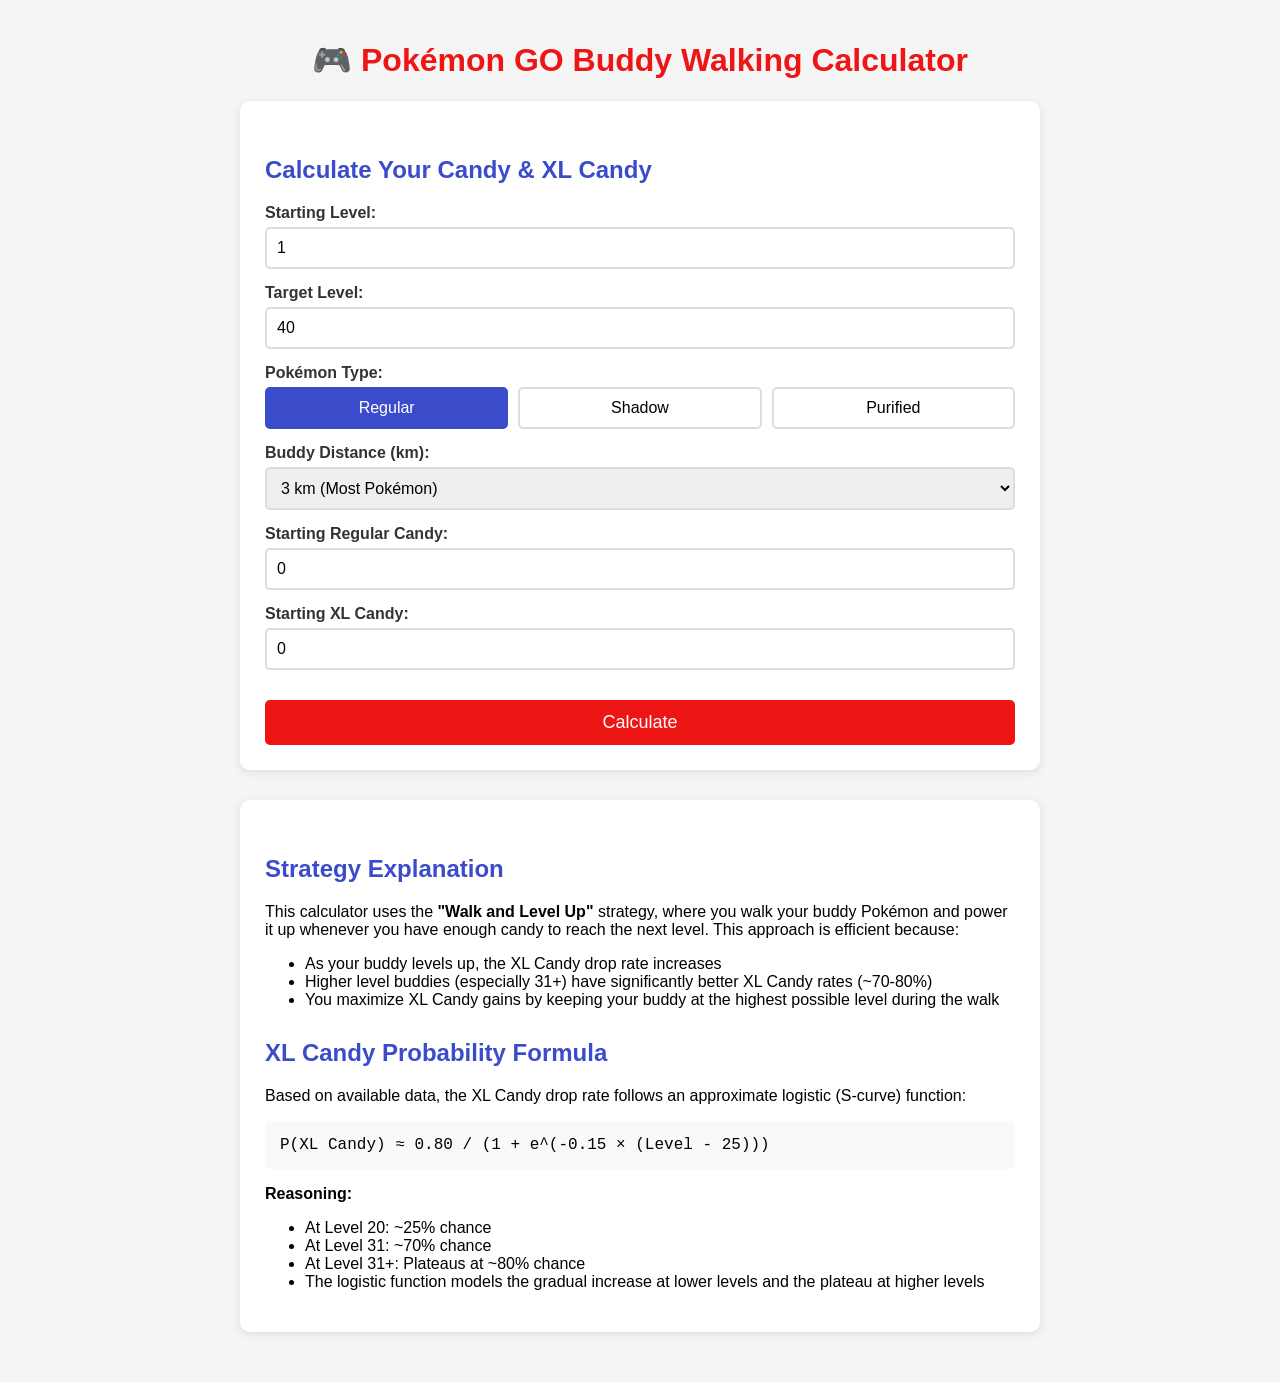
==== pogo_buddy_walk_candy_calc.html @ 896275c5 "Pogo buddy walk calculator" ====
<!DOCTYPE html>
<html lang="en">
<head>
    <meta charset="UTF-8">
    <meta name="viewport" content="width=device-width, initial-scale=1.0">
    <title>Pokémon GO Buddy Walking Calculator</title>
    <style>
        body {
            font-family: Arial, sans-serif;
            max-width: 800px;
            margin: 0 auto;
            padding: 20px;
            background-color: #f5f5f5;
        }
        .calculator {
            background: white;
            padding: 25px;
            border-radius: 10px;
            box-shadow: 0 2px 10px rgba(0,0,0,0.1);
            margin-bottom: 30px;
        }
        h1 {
            color: #ee1515;
            text-align: center;
        }
        h2 {
            color: #3b4cca;
            margin-top: 30px;
        }
        .input-group {
            margin: 15px 0;
        }
        label {
            display: block;
            margin-bottom: 5px;
            font-weight: bold;
            color: #333;
        }
        input, select {
            width: 100%;
            padding: 10px;
            border: 2px solid #ddd;
            border-radius: 5px;
            font-size: 16px;
            box-sizing: border-box;
        }
        .toggle-group {
            display: flex;
            gap: 10px;
            margin-top: 5px;
        }
        .toggle-option {
            flex: 1;
            padding: 10px;
            border: 2px solid #ddd;
            border-radius: 5px;
            text-align: center;
            cursor: pointer;
            transition: all 0.3s;
        }
        .toggle-option.active {
            background-color: #3b4cca;
            color: white;
            border-color: #3b4cca;
        }
        .toggle-option:hover {
            border-color: #3b4cca;
        }
        button {
            background-color: #ee1515;
            color: white;
            padding: 12px 30px;
            border: none;
            border-radius: 5px;
            font-size: 18px;
            cursor: pointer;
            width: 100%;
            margin-top: 15px;
        }
        button:hover {
            background-color: #cc0000;
        }
        .results {
            margin-top: 20px;
            padding: 20px;
            background-color: #f0f8ff;
            border-radius: 5px;
            border-left: 4px solid #3b4cca;
        }
        .result-item {
            margin: 10px 0;
            font-size: 16px;
        }
        .result-value {
            font-weight: bold;
            color: #ee1515;
        }
        .explanation {
            background: white;
            padding: 25px;
            border-radius: 10px;
            box-shadow: 0 2px 10px rgba(0,0,0,0.1);
            margin-bottom: 30px;
        }
        table {
            width: 100%;
            border-collapse: collapse;
            margin-top: 15px;
        }
        th, td {
            padding: 10px;
            text-align: left;
            border-bottom: 1px solid #ddd;
        }
        th {
            background-color: #3b4cca;
            color: white;
        }
        tr:hover {
            background-color: #f5f5f5;
        }
        .formula {
            background-color: #f9f9f9;
            padding: 15px;
            border-radius: 5px;
            font-family: 'Courier New', monospace;
            margin: 10px 0;
        }
    </style>
</head>
<body>
    <h1>🎮 Pokémon GO Buddy Walking Calculator</h1>
    
    <div class="calculator">
        <h2>Calculate Your Candy & XL Candy</h2>
        
        <div class="input-group">
            <label for="startLevel">Starting Level:</label>
            <input type="number" id="startLevel" min="1" max="49" value="1">
        </div>
        
        <div class="input-group">
            <label for="endLevel">Target Level:</label>
            <input type="number" id="endLevel" min="2" max="50" value="40">
        </div>
        
        <div class="input-group">
            <label>Pokémon Type:</label>
            <div class="toggle-group">
                <div class="toggle-option active" onclick="setPokemonType('regular')">Regular</div>
                <div class="toggle-option" onclick="setPokemonType('shadow')">Shadow</div>
                <div class="toggle-option" onclick="setPokemonType('purified')">Purified</div>
            </div>
        </div>
        
        <div class="input-group">
            <label for="buddyDistance">Buddy Distance (km):</label>
            <select id="buddyDistance">
                <option value="1">1 km (Common Pokémon)</option>
                <option value="3" selected>3 km (Most Pokémon)</option>
                <option value="5">5 km (Rare Pokémon)</option>
                <option value="20">20 km (Legendary/Mythical)</option>
            </select>
        </div>
        
        <div class="input-group">
            <label for="startingCandy">Starting Regular Candy:</label>
            <input type="number" id="startingCandy" min="0" value="0">
        </div>
        
        <div class="input-group">
            <label for="startingXL">Starting XL Candy:</label>
            <input type="number" id="startingXL" min="0" value="0">
        </div>
        
        <button onclick="calculate()">Calculate</button>
        
        <div id="results" style="display:none;" class="results">
            <h3>Results:</h3>
            <div class="result-item">Total Distance to Walk: <span class="result-value" id="totalDistance"></span> km</div>
            <div class="result-item">Regular Candy Earned: <span class="result-value" id="candyEarned"></span></div>
            <div class="result-item">XL Candy Earned: <span class="result-value" id="xlEarned"></span></div>
            <div class="result-item">Regular Candy Spent: <span class="result-value" id="candySpent"></span></div>
            <div class="result-item">XL Candy Spent: <span class="result-value" id="xlSpent"></span></div>
            <div class="result-item">Final Regular Candy: <span class="result-value" id="finalCandy"></span></div>
            <div class="result-item">Final XL Candy: <span class="result-value" id="finalXL"></span></div>
        </div>
    </div>
    
    <div class="explanation">
        <h2>Strategy Explanation</h2>
        <p>This calculator uses the <strong>"Walk and Level Up"</strong> strategy, where you walk your buddy Pokémon and power it up whenever you have enough candy to reach the next level. This approach is efficient because:</p>
        <ul>
            <li>As your buddy levels up, the XL Candy drop rate increases</li>
            <li>Higher level buddies (especially 31+) have significantly better XL Candy rates (~70-80%)</li>
            <li>You maximize XL Candy gains by keeping your buddy at the highest possible level during the walk</li>
        </ul>
        
        <h2>XL Candy Probability Formula</h2>
        <p>Based on available data, the XL Candy drop rate follows an approximate logistic (S-curve) function:</p>
        <div class="formula">
P(XL Candy) ≈ 0.80 / (1 + e^(-0.15 × (Level - 25)))
        </div>
        <p><strong>Reasoning:</strong></p>
        <ul>
            <li>At Level 20: ~25% chance</li>
            <li>At Level 31: ~70% chance</li>
            <li>At Level 31+: Plateaus at ~80% chance</li>
            <li>The logistic function models the gradual increase at lower levels and the plateau at higher levels</li>
        </ul>

    </div>

    <script>
        let pokemonType = 'regular';
        
        function setPokemonType(type) {
            pokemonType = type;
            document.querySelectorAll('.toggle-option').forEach(el => el.classList.remove('active'));
            event.target.classList.add('active');
        }
        
        function getXLProbability(level) {
            return 0.80 / (1 + Math.exp(-0.15 * (level - 25)));
        }
        
        function getTotalCandyForLevel(level, type) {
            if (level < 1 || level > 39.5) return 0;
            
            let baseCost;
            if (level < 11) {
                baseCost = 1;
              } else if (level < 21) {
                baseCost = 2;
              } else if (level < 25) {
                baseCost = 3;
              } else if (level < 26) {
                baseCost = 3;
              } else if (level < 31) {
                baseCost = 4;
              } else if (level < 33) {
                baseCost = 6;
              } else if (level < 35) {
                baseCost = 8;
              } else if (level < 37) {
                baseCost = 10;
              } else if (level < 39) {
                baseCost = 12;
              } else if (level < 40) {
                baseCost = 15;
              }
            
            if (type === 'shadow') {
                baseCost = Math.ceil(baseCost * 1.2);
            } else if (type === 'purified') {
                baseCost = Math.ceil(baseCost * 0.9);
            }
            
            return baseCost * 2;
        }
        
        function getTotalXLForLevel(level, type) {
            if (level < 40 || level > 50) return 0;
            
            let baseCost;
            if (level >= 40 && level < 42) {
                baseCost = 10;
              } else if (level >= 42 && level < 44) {
                baseCost = 12;
              } else if (level >= 44 && level < 46) {
                baseCost = 15;
              } else if (level >= 46 && level < 48) {
                baseCost = 17;
              } else if (level >= 48) {
                baseCost = 20;
            }
            
            if (type === 'shadow') {
                baseCost = Math.ceil(baseCost * 1.2);
            }
	    else if (type == 'purified') {
                baseCost = Math.ceil(baseCost * 0.9);
            }
            
            
            return baseCost * 2;
        }
        
        function calculate() {
            const startLevel = parseInt(document.getElementById('startLevel').value);
            const endLevel = parseInt(document.getElementById('endLevel').value);
            const buddyDistance = parseFloat(document.getElementById('buddyDistance').value);
            let regularCandy = parseInt(document.getElementById('startingCandy').value);
            let xlCandy = parseInt(document.getElementById('startingXL').value);
            
            if (startLevel >= endLevel) {
                alert('Target level must be higher than starting level!');
                return;
            }
            
            let totalDistance = 0;
            let totalCandyEarned = 0;
            let totalXLEarned = 0;
            let totalCandySpent = 0;
            let totalXLSpent = 0;
            let currentLevel = startLevel;
            
            while (currentLevel < endLevel) {
                const candyNeeded = getTotalCandyForLevel(currentLevel, pokemonType);
                const xlNeeded = getTotalXLForLevel(currentLevel, pokemonType);

                while (regularCandy < candyNeeded || xlCandy < xlNeeded) {
                    totalDistance += buddyDistance;
                    regularCandy += 1;
                    totalCandyEarned += 1;
                    
                    const xlProb = getXLProbability(currentLevel);
                    if (Math.random() < xlProb) {
                        xlCandy += 1;
                        totalXLEarned += 1;
                    }
		}
                regularCandy -= candyNeeded;
                totalCandySpent += candyNeeded;
		xlCandy -= xlNeeded;
                totalXLSpent += xlNeeded;
                
                currentLevel++;
            }
            
            document.getElementById('totalDistance').textContent = totalDistance.toFixed(1);
            document.getElementById('candyEarned').textContent = totalCandyEarned;
            document.getElementById('xlEarned').textContent = totalXLEarned;
            document.getElementById('candySpent').textContent = totalCandySpent;
            document.getElementById('xlSpent').textContent = totalXLSpent;
            document.getElementById('finalCandy').textContent = regularCandy;
            document.getElementById('finalXL').textContent = xlCandy;
            document.getElementById('results').style.display = 'block';
        }
    </script>
</body>
</html>
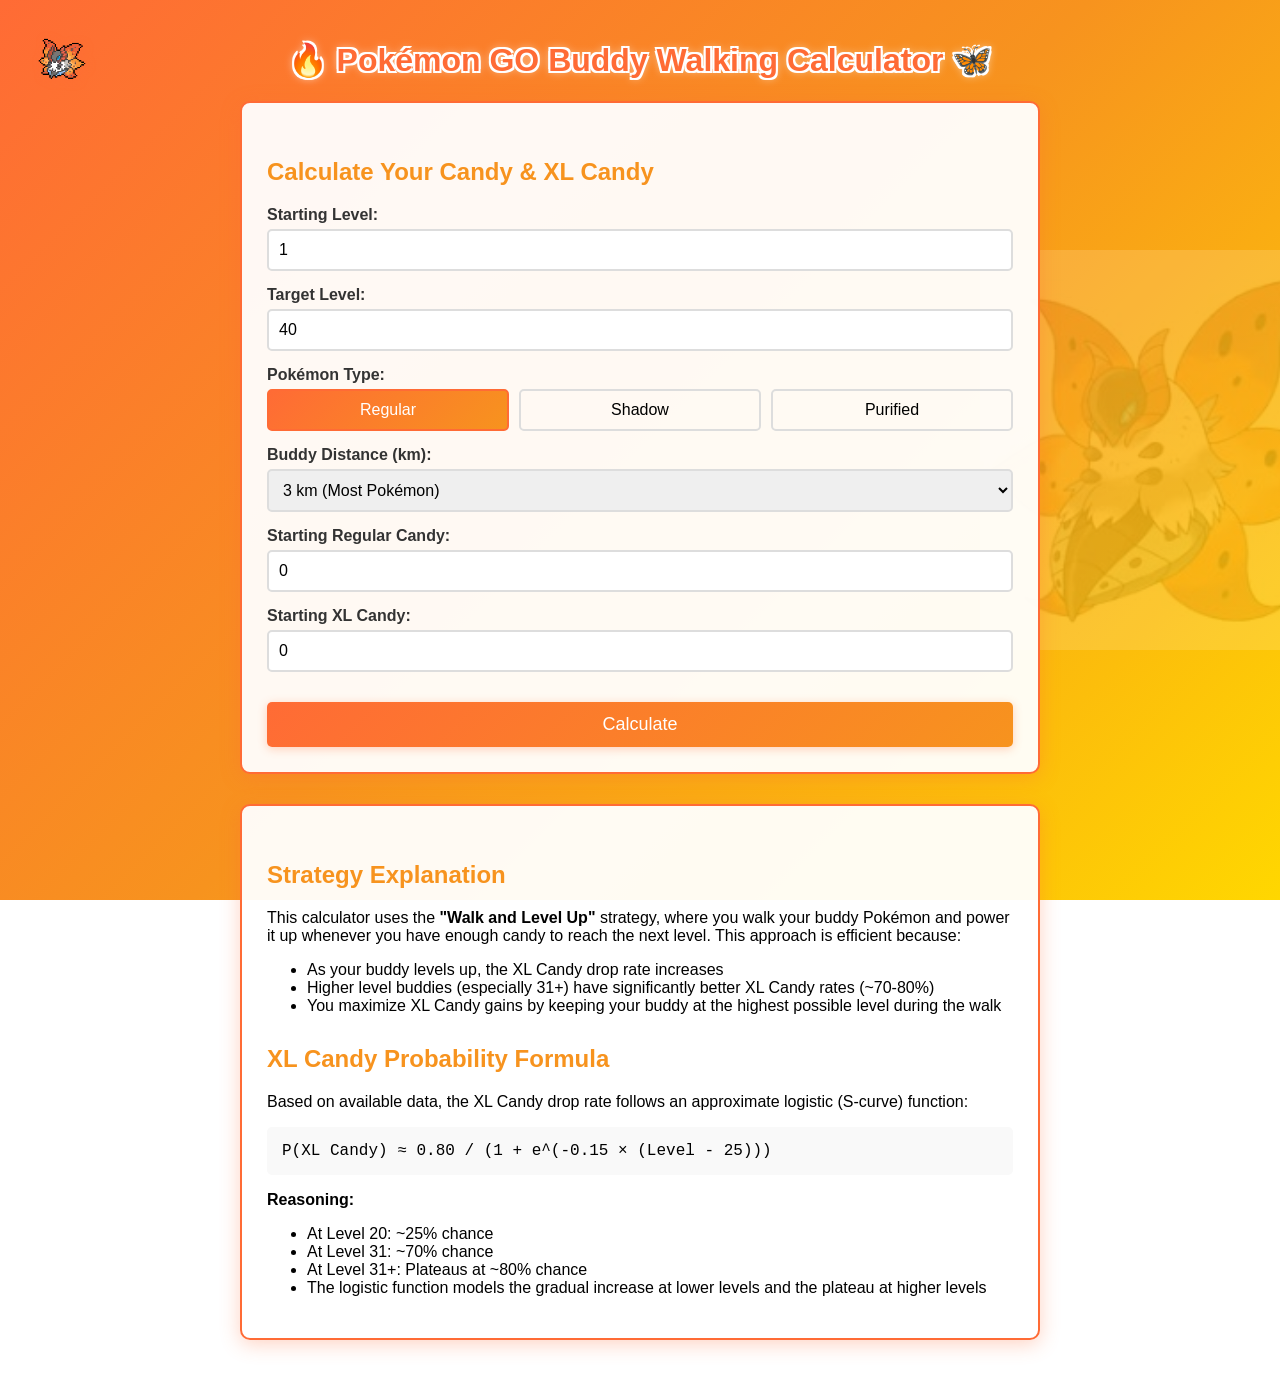
==== commit 982f2a08: "Add Volcarona theme to the calculator" ====
--- a/pogo_buddy_walk_candy_calc.html
+++ b/pogo_buddy_walk_candy_calc.html
@@ -11,21 +11,61 @@
             max-width: 800px;
             margin: 0 auto;
             padding: 20px;
-            background-color: #f5f5f5;
+            background: linear-gradient(135deg, #ff6b35 0%, #f7931e 50%, #ffd700 100%);
+            background-attachment: fixed;
+            position: relative;
+        }
+        body::before {
+            content: '';
+            position: fixed;
+            top: 50%;
+            right: -100px;
+            transform: translateY(-50%);
+            width: 400px;
+            height: 400px;
+            background-image: url('volcarona.jpg');
+            background-size: contain;
+            background-repeat: no-repeat;
+            opacity: 0.15;
+            z-index: 0;
+            pointer-events: none;
+        }
+        body::after {
+            content: '';
+            position: fixed;
+            top: 20px;
+            left: 20px;
+            width: 80px;
+            height: 80px;
+            background-image: url('volcasprite.png');
+            background-size: contain;
+            background-repeat: no-repeat;
+            z-index: 0;
+            pointer-events: none;
+            filter: drop-shadow(2px 2px 4px rgba(255, 107, 53, 0.5));
         }
         .calculator {
-            background: white;
+            background: rgba(255, 255, 255, 0.95);
             padding: 25px;
             border-radius: 10px;
-            box-shadow: 0 2px 10px rgba(0,0,0,0.1);
+            box-shadow: 0 4px 20px rgba(255, 107, 53, 0.3);
             margin-bottom: 30px;
+            position: relative;
+            z-index: 1;
+            border: 2px solid #ff6b35;
         }
         h1 {
-            color: #ee1515;
+            color: #ff6b35;
             text-align: center;
+            text-shadow: 
+                -2px -2px 0 #fff,
+                2px -2px 0 #fff,
+                -2px 2px 0 #fff,
+                2px 2px 0 #fff,
+                0 0 10px rgba(255, 255, 255, 0.8);
         }
         h2 {
-            color: #3b4cca;
+            color: #f7931e;
             margin-top: 30px;
         }
         .input-group {
@@ -60,15 +100,15 @@
             transition: all 0.3s;
         }
         .toggle-option.active {
-            background-color: #3b4cca;
+            background: linear-gradient(135deg, #ff6b35, #f7931e);
             color: white;
-            border-color: #3b4cca;
+            border-color: #ff6b35;
         }
         .toggle-option:hover {
-            border-color: #3b4cca;
+            border-color: #ff6b35;
         }
         button {
-            background-color: #ee1515;
+            background: linear-gradient(135deg, #ff6b35, #f7931e);
             color: white;
             padding: 12px 30px;
             border: none;
@@ -77,16 +117,17 @@
             cursor: pointer;
             width: 100%;
             margin-top: 15px;
+            box-shadow: 0 2px 10px rgba(255, 107, 53, 0.3);
         }
         button:hover {
-            background-color: #cc0000;
+            background: linear-gradient(135deg, #f7931e, #ff6b35);
         }
         .results {
             margin-top: 20px;
             padding: 20px;
-            background-color: #f0f8ff;
-            border-radius: 5px;
-            border-left: 4px solid #3b4cca;
+            background: linear-gradient(135deg, #fff5e6, #ffe4cc);
+            border-radius: 5px;
+            border-left: 4px solid #ff6b35;
         }
         .result-item {
             margin: 10px 0;
@@ -94,14 +135,17 @@
         }
         .result-value {
             font-weight: bold;
-            color: #ee1515;
+            color: #ff6b35;
         }
         .explanation {
-            background: white;
+            background: rgba(255, 255, 255, 0.95);
             padding: 25px;
             border-radius: 10px;
-            box-shadow: 0 2px 10px rgba(0,0,0,0.1);
+            box-shadow: 0 4px 20px rgba(255, 107, 53, 0.3);
             margin-bottom: 30px;
+            position: relative;
+            z-index: 1;
+            border: 2px solid #ff6b35;
         }
         table {
             width: 100%;
@@ -114,7 +158,7 @@
             border-bottom: 1px solid #ddd;
         }
         th {
-            background-color: #3b4cca;
+            background: linear-gradient(135deg, #ff6b35, #f7931e);
             color: white;
         }
         tr:hover {
@@ -130,7 +174,7 @@
     </style>
 </head>
 <body>
-    <h1>🎮 Pokémon GO Buddy Walking Calculator</h1>
+    <h1>🔥 Pokémon GO Buddy Walking Calculator 🦋</h1>
     
     <div class="calculator">
         <h2>Calculate Your Candy & XL Candy</h2>
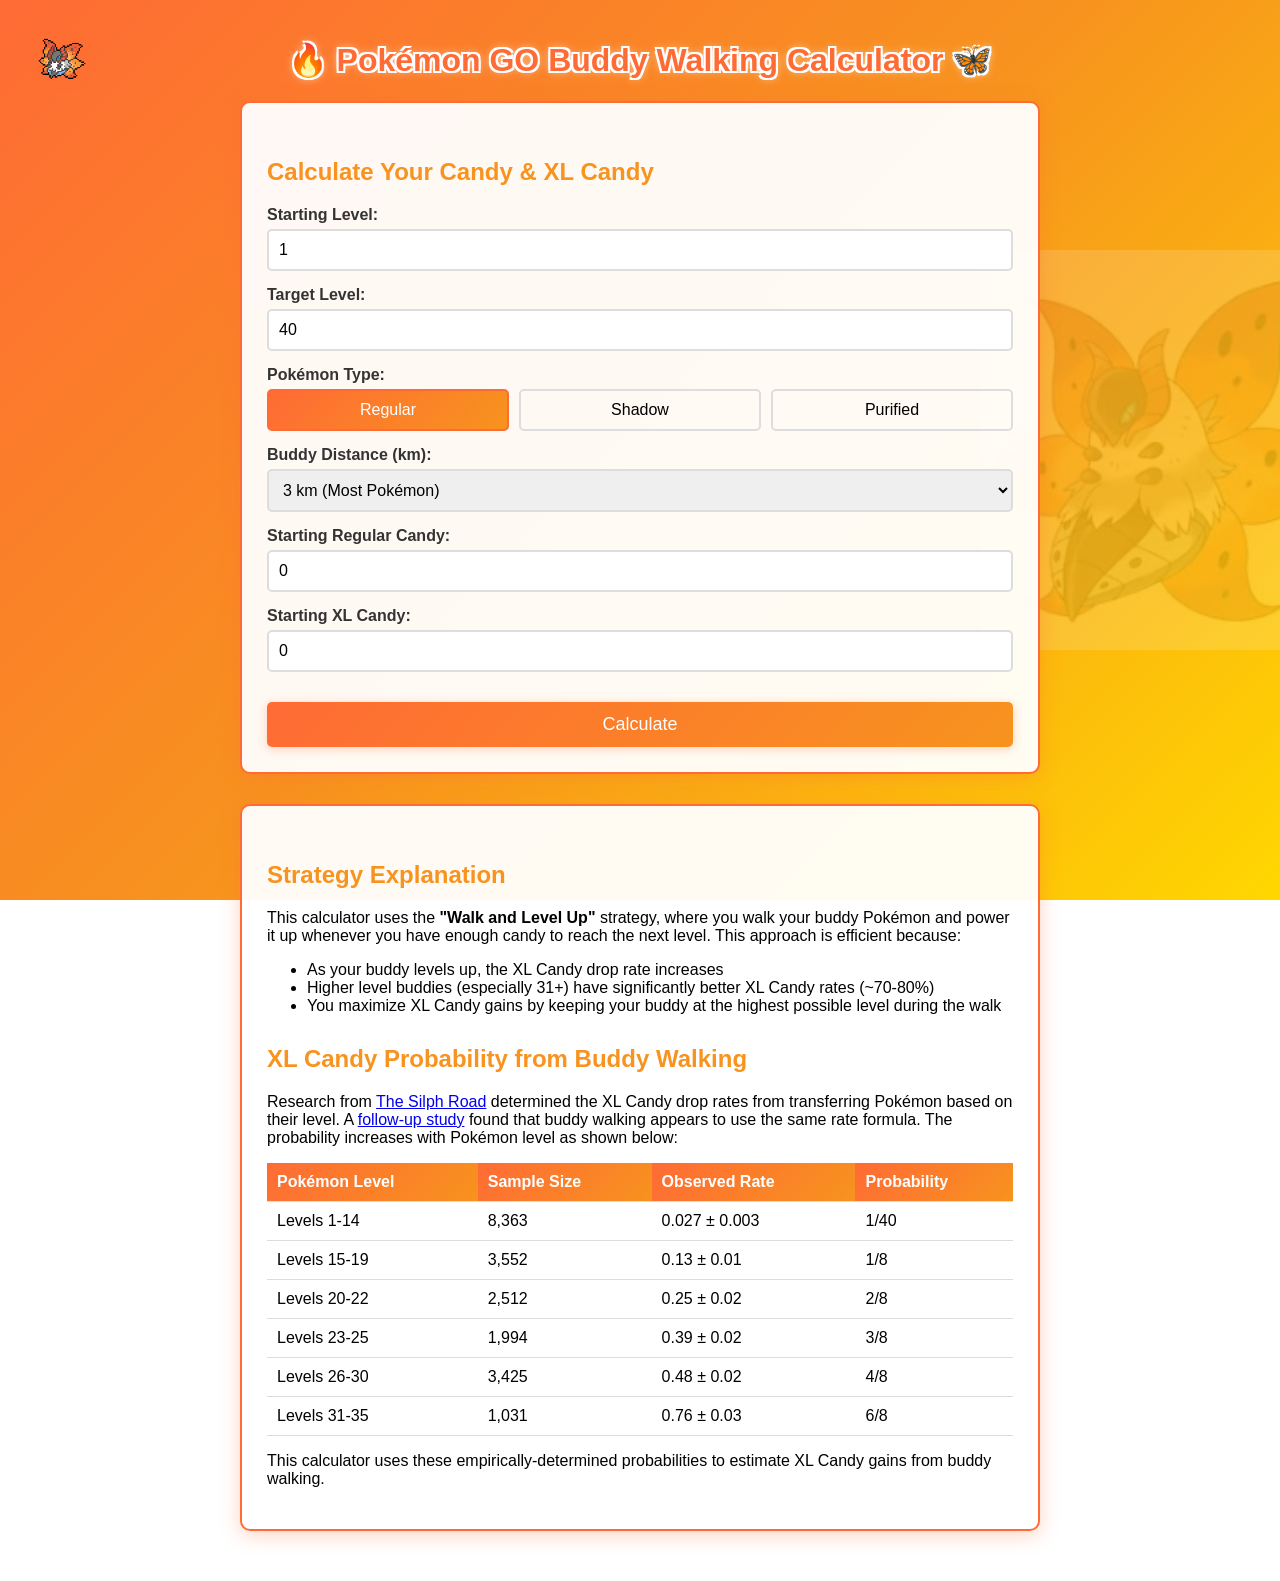
==== commit 9a0ee9ad: "Update calculator to use step function from Silphroad research" ====
--- a/pogo_buddy_walk_candy_calc.html
+++ b/pogo_buddy_walk_candy_calc.html
@@ -241,18 +241,59 @@
             <li>You maximize XL Candy gains by keeping your buddy at the highest possible level during the walk</li>
         </ul>
         
-        <h2>XL Candy Probability Formula</h2>
-        <p>Based on available data, the XL Candy drop rate follows an approximate logistic (S-curve) function:</p>
-        <div class="formula">
-P(XL Candy) ≈ 0.80 / (1 + e^(-0.15 × (Level - 25)))
-        </div>
-        <p><strong>Reasoning:</strong></p>
-        <ul>
-            <li>At Level 20: ~25% chance</li>
-            <li>At Level 31: ~70% chance</li>
-            <li>At Level 31+: Plateaus at ~80% chance</li>
-            <li>The logistic function models the gradual increase at lower levels and the plateau at higher levels</li>
-        </ul>
+        <h2>XL Candy Probability from Buddy Walking</h2>
+        <p>Research from <a href="https://web.archive.org/web/20210620222420/https://thesilphroad.com/science/guide-candy-xl-part-3-transferring" target="_blank">The Silph Road</a> determined the XL Candy drop rates from transferring Pokémon based on their level. A <a href="https://web.archive.org/web/20230202151113/https://thesilphroad.com/science/quick-discovery/early-look-buddy-candy-xl-rates" target="_blank">follow-up study</a> found that buddy walking appears to use the same rate formula. The probability increases with Pokémon level as shown below:</p>
+        
+        <table>
+            <thead>
+                <tr>
+                    <th>Pokémon Level</th>
+                    <th>Sample Size</th>
+                    <th>Observed Rate</th>
+                    <th>Probability</th>
+                </tr>
+            </thead>
+            <tbody>
+                <tr>
+                    <td>Levels 1-14</td>
+                    <td>8,363</td>
+                    <td>0.027 ± 0.003</td>
+                    <td>1/40</td>
+                </tr>
+                <tr>
+                    <td>Levels 15-19</td>
+                    <td>3,552</td>
+                    <td>0.13 ± 0.01</td>
+                    <td>1/8</td>
+                </tr>
+                <tr>
+                    <td>Levels 20-22</td>
+                    <td>2,512</td>
+                    <td>0.25 ± 0.02</td>
+                    <td>2/8</td>
+                </tr>
+                <tr>
+                    <td>Levels 23-25</td>
+                    <td>1,994</td>
+                    <td>0.39 ± 0.02</td>
+                    <td>3/8</td>
+                </tr>
+                <tr>
+                    <td>Levels 26-30</td>
+                    <td>3,425</td>
+                    <td>0.48 ± 0.02</td>
+                    <td>4/8</td>
+                </tr>
+                <tr>
+                    <td>Levels 31-35</td>
+                    <td>1,031</td>
+                    <td>0.76 ± 0.03</td>
+                    <td>6/8</td>
+                </tr>
+            </tbody>
+        </table>
+        
+        <p>This calculator uses these empirically-determined probabilities to estimate XL Candy gains from buddy walking.</p>
 
     </div>
 
@@ -266,7 +307,12 @@
         }
         
         function getXLProbability(level) {
-            return 0.80 / (1 + Math.exp(-0.15 * (level - 25)));
+            if (level <= 14) return 1/40;
+            if (level <= 19) return 1/8;
+            if (level <= 22) return 2/8;
+            if (level <= 25) return 3/8;
+            if (level <= 30) return 4/8;
+            return 6/8;
         }
         
         function getTotalCandyForLevel(level, type) {
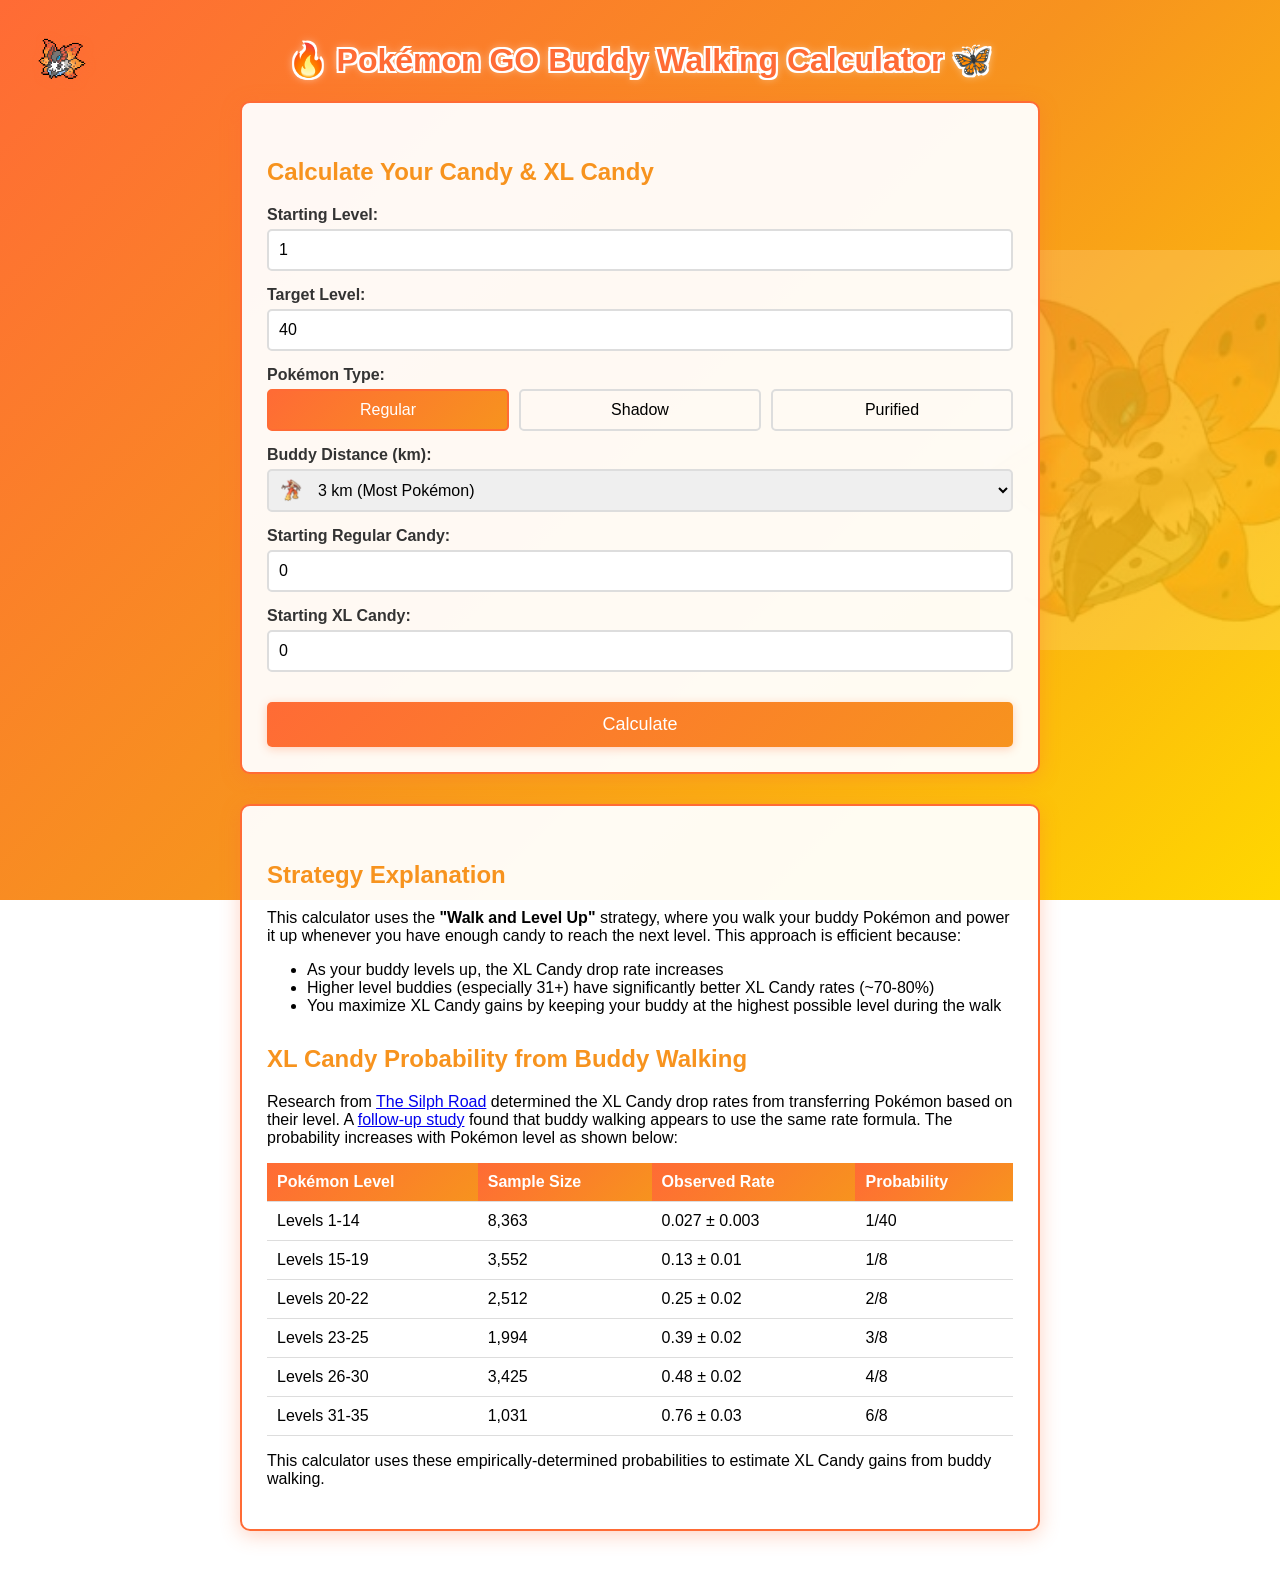
==== commit aafc9246: "cleanup images and add sprites to dropdown" ====
--- a/pogo_buddy_walk_candy_calc.html
+++ b/pogo_buddy_walk_candy_calc.html
@@ -23,7 +23,7 @@
             transform: translateY(-50%);
             width: 400px;
             height: 400px;
-            background-image: url('volcarona.jpg');
+            background-image: url('images/volcarona.jpg');
             background-size: contain;
             background-repeat: no-repeat;
             opacity: 0.15;
@@ -37,7 +37,7 @@
             left: 20px;
             width: 80px;
             height: 80px;
-            background-image: url('volcasprite.png');
+            background-image: url('images/volcasprite.png');
             background-size: contain;
             background-repeat: no-repeat;
             z-index: 0;
@@ -84,6 +84,13 @@
             border-radius: 5px;
             font-size: 16px;
             box-sizing: border-box;
+        }
+        #buddyDistance {
+            background-image: url('images/blazikensprite.gif');
+            background-repeat: no-repeat;
+            background-position: 10px center;
+            background-size: 24px 24px;
+            padding-left: 45px;
         }
         .toggle-group {
             display: flex;
@@ -299,6 +306,17 @@
 
     <script>
         let pokemonType = 'regular';
+        
+        const spriteMap = {
+            '1': 'images/gyaradossprite.png',
+            '3': 'images/blazikensprite.gif',
+            '5': 'images/volcasprite.png',
+            '20': 'images/zygardesprite.png'
+        };
+        
+        document.getElementById('buddyDistance').addEventListener('change', function() {
+            this.style.backgroundImage = `url('${spriteMap[this.value]}')`;
+        });
         
         function setPokemonType(type) {
             pokemonType = type;
@@ -381,8 +399,8 @@
             const startLevel = parseInt(document.getElementById('startLevel').value);
             const endLevel = parseInt(document.getElementById('endLevel').value);
             const buddyDistance = parseFloat(document.getElementById('buddyDistance').value);
-            let regularCandy = parseInt(document.getElementById('startingCandy').value);
-            let xlCandy = parseInt(document.getElementById('startingXL').value);
+            let regularCandy = parseInt(document.getElementById('startingCandy').value) || 0;
+            let xlCandy = parseInt(document.getElementById('startingXL').value) || 0;
             
             if (startLevel >= endLevel) {
                 alert('Target level must be higher than starting level!');
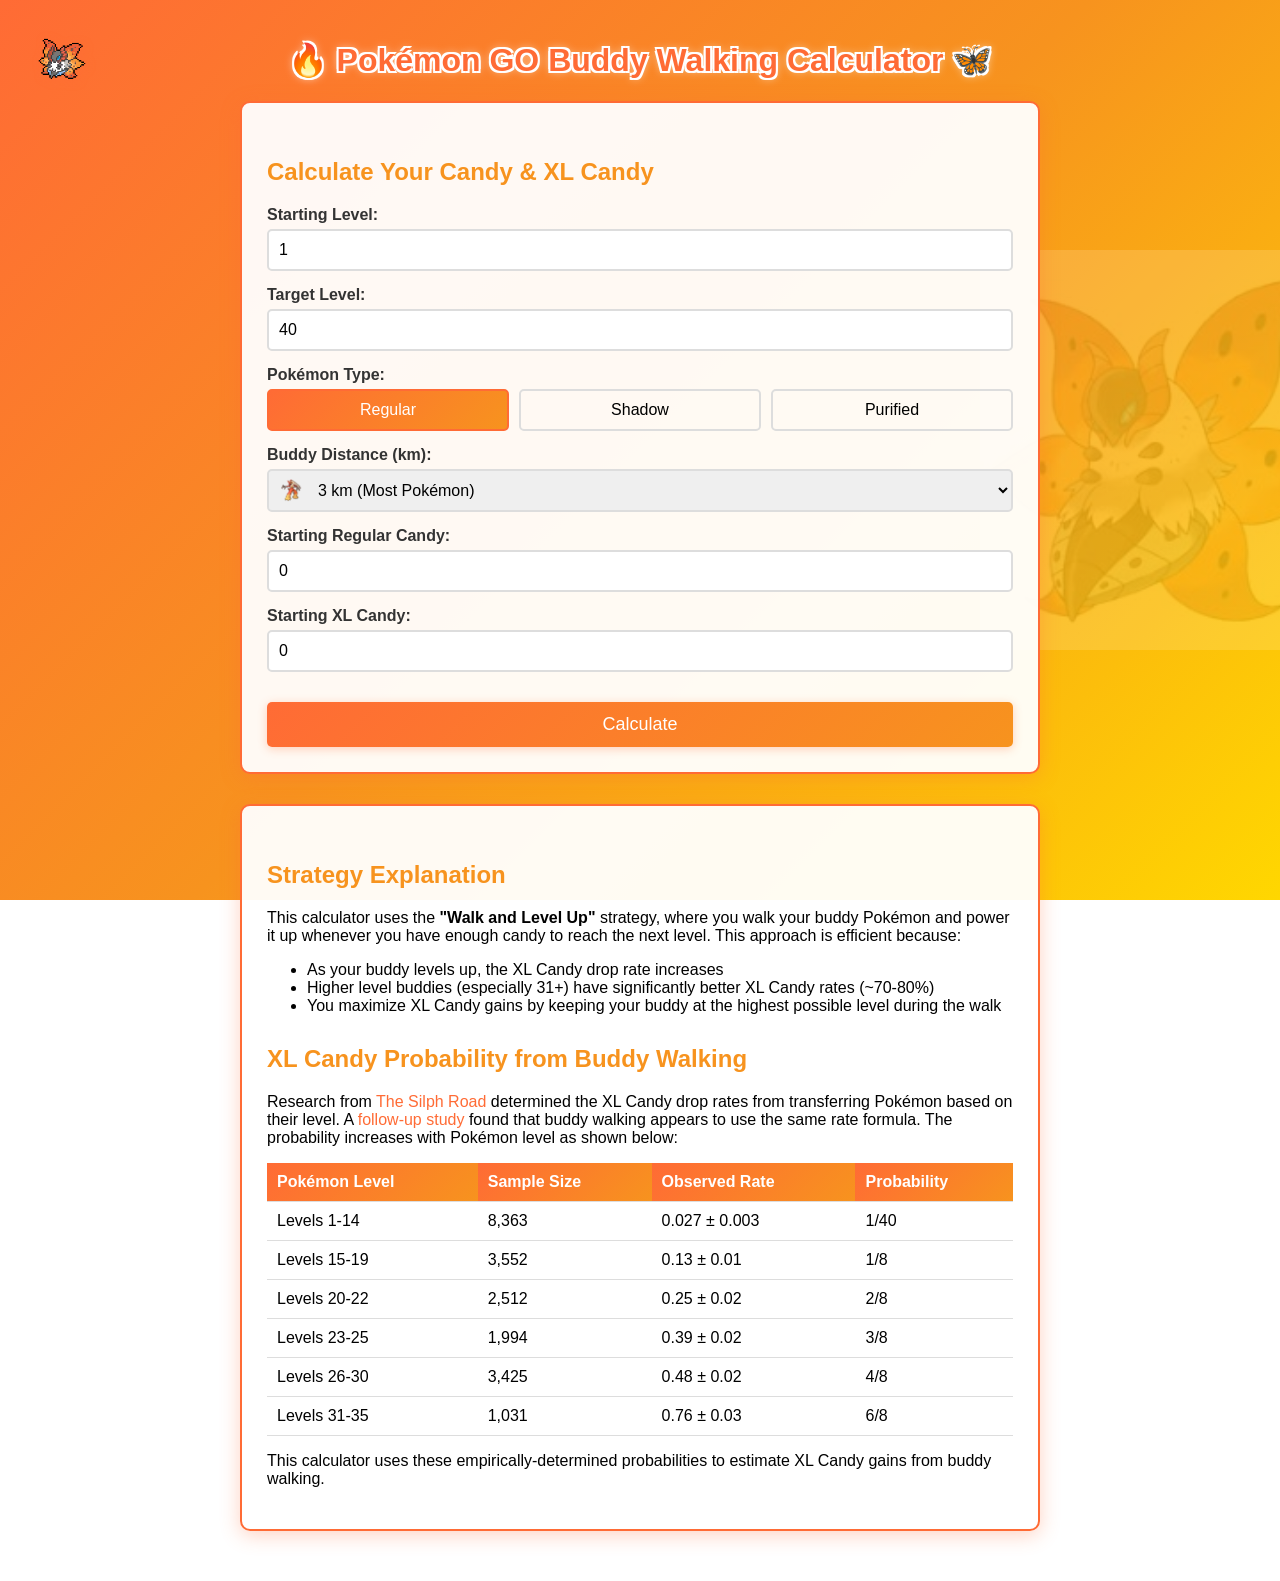
==== commit 0e97cd81: "refactor CSS" ====
--- a/pogo_buddy_walk_candy_calc.html
+++ b/pogo_buddy_walk_candy_calc.html
@@ -5,85 +5,11 @@
     <meta charset="UTF-8">
     <meta name="viewport" content="width=device-width, initial-scale=1.0">
     <title>Pokémon GO Buddy Walking Calculator</title>
+    <link rel="stylesheet" href="volcarona-theme.css">
     <style>
-        body {
-            font-family: Arial, sans-serif;
-            max-width: 800px;
-            margin: 0 auto;
-            padding: 20px;
-            background: linear-gradient(135deg, #ff6b35 0%, #f7931e 50%, #ffd700 100%);
-            background-attachment: fixed;
-            position: relative;
-        }
-        body::before {
-            content: '';
-            position: fixed;
-            top: 50%;
-            right: -100px;
-            transform: translateY(-50%);
-            width: 400px;
-            height: 400px;
-            background-image: url('images/volcarona.jpg');
-            background-size: contain;
-            background-repeat: no-repeat;
-            opacity: 0.15;
-            z-index: 0;
-            pointer-events: none;
-        }
-        body::after {
-            content: '';
-            position: fixed;
-            top: 20px;
-            left: 20px;
-            width: 80px;
-            height: 80px;
-            background-image: url('images/volcasprite.png');
-            background-size: contain;
-            background-repeat: no-repeat;
-            z-index: 0;
-            pointer-events: none;
-            filter: drop-shadow(2px 2px 4px rgba(255, 107, 53, 0.5));
-        }
-        .calculator {
-            background: rgba(255, 255, 255, 0.95);
-            padding: 25px;
-            border-radius: 10px;
-            box-shadow: 0 4px 20px rgba(255, 107, 53, 0.3);
-            margin-bottom: 30px;
-            position: relative;
-            z-index: 1;
-            border: 2px solid #ff6b35;
-        }
-        h1 {
-            color: #ff6b35;
-            text-align: center;
-            text-shadow: 
-                -2px -2px 0 #fff,
-                2px -2px 0 #fff,
-                -2px 2px 0 #fff,
-                2px 2px 0 #fff,
-                0 0 10px rgba(255, 255, 255, 0.8);
-        }
-        h2 {
-            color: #f7931e;
-            margin-top: 30px;
-        }
+        /* Page-specific styles */
         .input-group {
             margin: 15px 0;
-        }
-        label {
-            display: block;
-            margin-bottom: 5px;
-            font-weight: bold;
-            color: #333;
-        }
-        input, select {
-            width: 100%;
-            padding: 10px;
-            border: 2px solid #ddd;
-            border-radius: 5px;
-            font-size: 16px;
-            box-sizing: border-box;
         }
         #buddyDistance {
             background-image: url('images/blazikensprite.gif');
@@ -113,63 +39,6 @@
         }
         .toggle-option:hover {
             border-color: #ff6b35;
-        }
-        button {
-            background: linear-gradient(135deg, #ff6b35, #f7931e);
-            color: white;
-            padding: 12px 30px;
-            border: none;
-            border-radius: 5px;
-            font-size: 18px;
-            cursor: pointer;
-            width: 100%;
-            margin-top: 15px;
-            box-shadow: 0 2px 10px rgba(255, 107, 53, 0.3);
-        }
-        button:hover {
-            background: linear-gradient(135deg, #f7931e, #ff6b35);
-        }
-        .results {
-            margin-top: 20px;
-            padding: 20px;
-            background: linear-gradient(135deg, #fff5e6, #ffe4cc);
-            border-radius: 5px;
-            border-left: 4px solid #ff6b35;
-        }
-        .result-item {
-            margin: 10px 0;
-            font-size: 16px;
-        }
-        .result-value {
-            font-weight: bold;
-            color: #ff6b35;
-        }
-        .explanation {
-            background: rgba(255, 255, 255, 0.95);
-            padding: 25px;
-            border-radius: 10px;
-            box-shadow: 0 4px 20px rgba(255, 107, 53, 0.3);
-            margin-bottom: 30px;
-            position: relative;
-            z-index: 1;
-            border: 2px solid #ff6b35;
-        }
-        table {
-            width: 100%;
-            border-collapse: collapse;
-            margin-top: 15px;
-        }
-        th, td {
-            padding: 10px;
-            text-align: left;
-            border-bottom: 1px solid #ddd;
-        }
-        th {
-            background: linear-gradient(135deg, #ff6b35, #f7931e);
-            color: white;
-        }
-        tr:hover {
-            background-color: #f5f5f5;
         }
         .formula {
             background-color: #f9f9f9;
--- a/volcarona-theme.css
+++ b/volcarona-theme.css
@@ -0,0 +1,159 @@
+/* Volcarona Theme - Shared Styles */
+body {
+    font-family: Arial, sans-serif;
+    max-width: 800px;
+    margin: 0 auto;
+    padding: 20px;
+    background: linear-gradient(135deg, #ff6b35 0%, #f7931e 50%, #ffd700 100%);
+    background-attachment: fixed;
+    position: relative;
+}
+
+body::before {
+    content: '';
+    position: fixed;
+    top: 50%;
+    right: -100px;
+    transform: translateY(-50%);
+    width: 400px;
+    height: 400px;
+    background-image: url('images/volcarona.jpg');
+    background-size: contain;
+    background-repeat: no-repeat;
+    opacity: 0.15;
+    z-index: 0;
+    pointer-events: none;
+}
+
+body::after {
+    content: '';
+    position: fixed;
+    top: 20px;
+    left: 20px;
+    width: 80px;
+    height: 80px;
+    background-image: url('images/volcasprite.png');
+    background-size: contain;
+    background-repeat: no-repeat;
+    z-index: 0;
+    pointer-events: none;
+    filter: drop-shadow(2px 2px 4px rgba(255, 107, 53, 0.5));
+}
+
+h1 {
+    color: #ff6b35;
+    text-align: center;
+    text-shadow: 
+        -2px -2px 0 #fff,
+        2px -2px 0 #fff,
+        -2px 2px 0 #fff,
+        2px 2px 0 #fff,
+        0 0 10px rgba(255, 255, 255, 0.8);
+}
+
+h2 {
+    color: #f7931e;
+    margin-top: 30px;
+}
+
+h3 {
+    color: #f7931e;
+}
+
+.container, .calculator, .explanation {
+    background: rgba(255, 255, 255, 0.95);
+    padding: 25px;
+    border-radius: 10px;
+    box-shadow: 0 4px 20px rgba(255, 107, 53, 0.3);
+    margin-bottom: 30px;
+    position: relative;
+    z-index: 1;
+    border: 2px solid #ff6b35;
+}
+
+label {
+    display: block;
+    margin-bottom: 5px;
+    font-weight: bold;
+    color: #333;
+}
+
+input, select {
+    width: 100%;
+    padding: 10px;
+    border: 2px solid #ddd;
+    border-radius: 5px;
+    font-size: 16px;
+    box-sizing: border-box;
+}
+
+input:focus, select:focus {
+    border-color: #ff6b35;
+    outline: none;
+}
+
+button {
+    background: linear-gradient(135deg, #ff6b35, #f7931e);
+    color: white;
+    padding: 12px 30px;
+    border: none;
+    border-radius: 5px;
+    font-size: 18px;
+    cursor: pointer;
+    width: 100%;
+    margin-top: 15px;
+    box-shadow: 0 2px 10px rgba(255, 107, 53, 0.3);
+}
+
+button:hover {
+    background: linear-gradient(135deg, #f7931e, #ff6b35);
+}
+
+.results, #result {
+    margin-top: 20px;
+    padding: 20px;
+    background: linear-gradient(135deg, #fff5e6, #ffe4cc);
+    border-radius: 5px;
+    border-left: 4px solid #ff6b35;
+}
+
+.result-item {
+    margin: 10px 0;
+    font-size: 16px;
+}
+
+.result-value {
+    font-weight: bold;
+    color: #ff6b35;
+}
+
+table {
+    width: 100%;
+    border-collapse: collapse;
+    margin-top: 15px;
+}
+
+th, td {
+    padding: 10px;
+    text-align: left;
+    border-bottom: 1px solid #ddd;
+}
+
+th {
+    background: linear-gradient(135deg, #ff6b35, #f7931e);
+    color: white;
+}
+
+tr:hover {
+    background-color: #f5f5f5;
+}
+
+a {
+    color: #ff6b35;
+    text-decoration: none;
+}
+
+a:hover {
+    color: #f7931e;
+    text-decoration: underline;
+}
